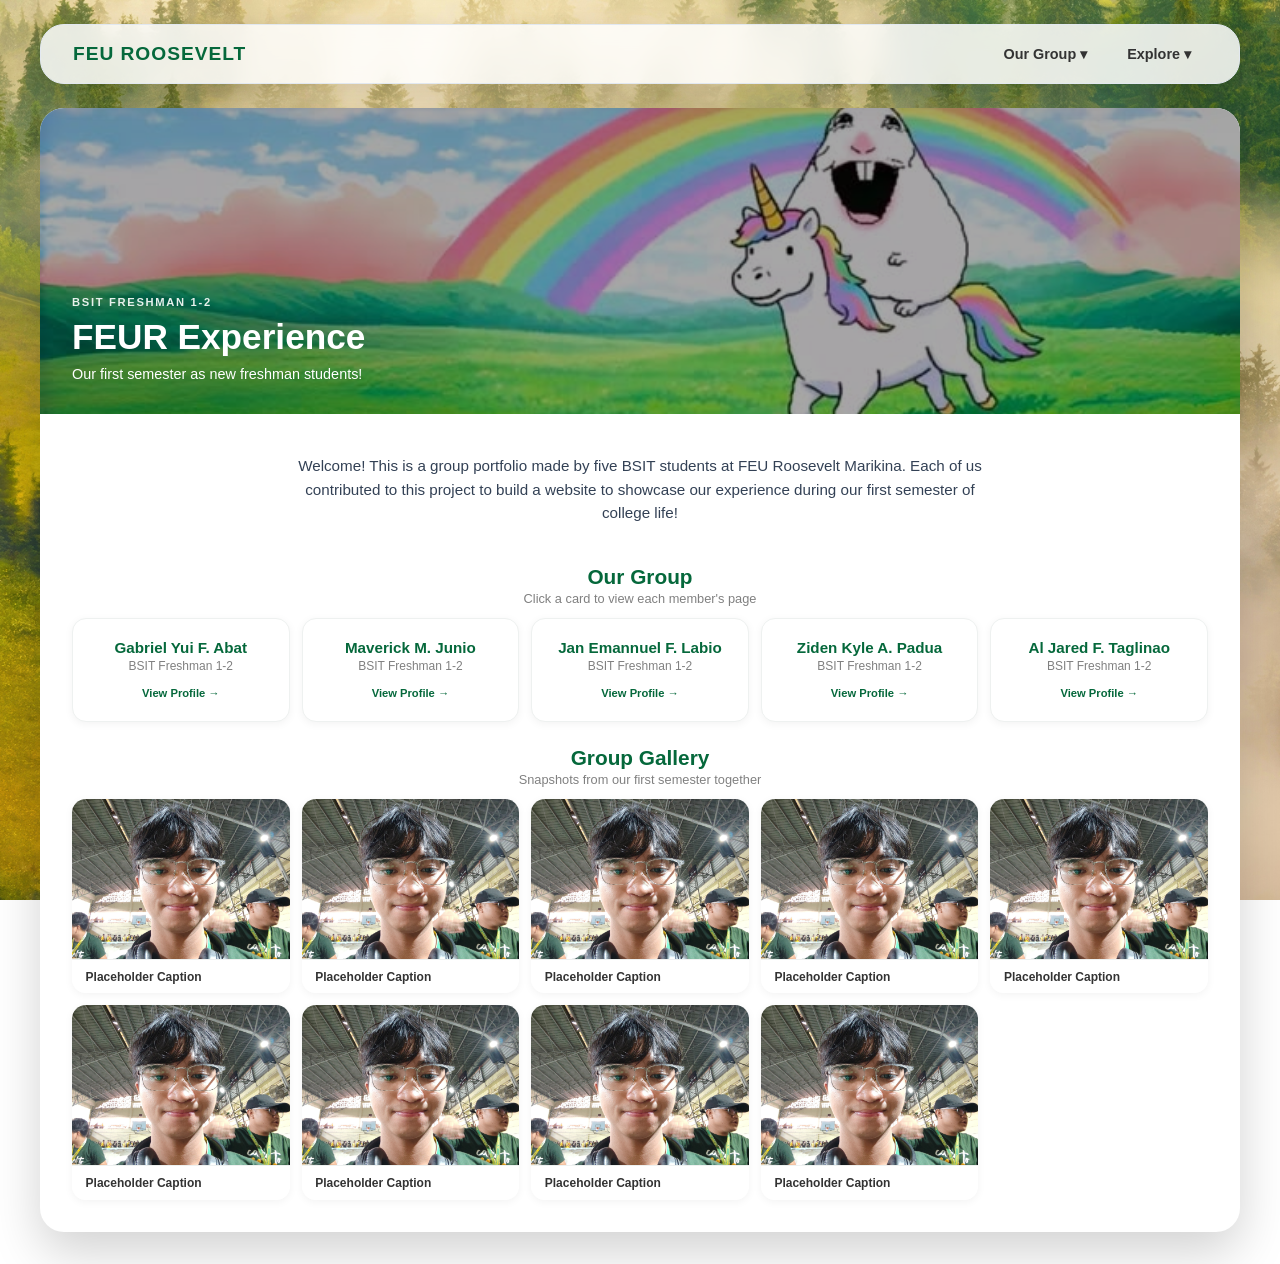
==== index.html @ af4bafd3 "Navbar, gallery section improvements" ====
<!DOCTYPE html>
<html>
<!-- Main HTML -->
<head>
	<meta charset="UTF-8">
	<title>FEUR Experience</title>
	<link rel="stylesheet" href="style.css">
	<link rel="stylesheet" href="nav/css/nav.css">
</head>
<body>
	<div id="site-header"></div>

	<div class="page-wrapper">
		<div class="page-card">

			<!-- Landing header -->
			<div class="landing-header">
				<div class="landing-header-bg"></div>
				<div class="landing-header-overlay"></div>
				<div class="landing-header-content">
					<span>BSIT Freshman 1-2</span>
					<h1>FEUR Experience</h1>
					<p>Our first semester as new freshman students!</p>
				</div>
			</div>

			<div class="page-body">

				<!-- Description -->
				<div class="description">
					<p>Welcome! This is a group portfolio made by five BSIT students at FEU Roosevelt Marikina. Each of us contributed to this project to build a website to showcase our experience during our first semester of college life!</p>
				</div>

				<!-- Our Group -->
				<div class="section-header">
					<h2 class="section-title">Our Group</h2>
					<p class="section-subtitle">Click a card to view each member's page</p>
				</div>

				<div class="member-grid">
					<a href="members/Abat/page.html" class="member-card">
						<h2>Gabriel Yui F. Abat</h2>
						<p>BSIT Freshman 1-2</p>
						<span class="member-hint">View Profile →</span>
					</a>
					<a href="members/Junio/page.html" class="member-card">
						<h2>Maverick M. Junio</h2>
						<p>BSIT Freshman 1-2</p>
						<span class="member-hint">View Profile →</span>
					</a>
					<a href="members/Labio/page.html" class="member-card">
						<h2>Jan Emannuel F. Labio</h2>
						<p>BSIT Freshman 1-2</p>
						<span class="member-hint">View Profile →</span>
					</a>
					<a href="members/Padua/page.html" class="member-card">
						<h2>Ziden Kyle A. Padua</h2>
						<p>BSIT Freshman 1-2</p>
						<span class="member-hint">View Profile →</span>
					</a>
					<a href="members/Taglinao/page.html" class="member-card">
						<h2>Al Jared F. Taglinao</h2>
						<p>BSIT Freshman 1-2</p>
						<span class="member-hint">View Profile →</span>
					</a>
				</div>

				<!-- Gallery -->
				<div class="section-header" id="gallery">
					<h2 class="section-title">Group Gallery</h2>
					<p class="section-subtitle">Snapshots from our first semester together</p>
				</div>

				<div class="gallery">
					<div class="gallery-item">
						<img src="gallery/IMG_20260923_085401.jpg">
						<div class="gallery-caption">Placeholder Caption</div>
					</div>
					<div class="gallery-item">
						<img src="gallery/IMG_20260923_085401.jpg">
						<div class="gallery-caption">Placeholder Caption</div>
					</div>
					<div class="gallery-item">
						<img src="gallery/IMG_20260923_085401.jpg">
						<div class="gallery-caption">Placeholder Caption</div>
					</div>
					<div class="gallery-item">
						<img src="gallery/IMG_20260923_085401.jpg">
						<div class="gallery-caption">Placeholder Caption</div>
					</div>
					<div class="gallery-item">
						<img src="gallery/IMG_20260923_085401.jpg">
						<div class="gallery-caption">Placeholder Caption</div>
					</div>
					<div class="gallery-item">
						<img src="gallery/IMG_20260923_085401.jpg">
						<div class="gallery-caption">Placeholder Caption</div>
					</div>
					<div class="gallery-item">
						<img src="gallery/IMG_20260923_085401.jpg">
						<div class="gallery-caption">Placeholder Caption</div>
					</div>
					<div class="gallery-item">
						<img src="gallery/IMG_20260923_085401.jpg">
						<div class="gallery-caption">Placeholder Caption</div>
					</div>
					<div class="gallery-item">
						<img src="gallery/IMG_20260923_085401.jpg">
						<div class="gallery-caption">Placeholder Caption</div>
					</div>
				</div>

			</div>
		</div>
	</div>

	<div id="site-footer"></div>
	<script src="nav/js/inject.js"></script>
</body>
</html>
---- style.css ----
/* Index CSS */
body {
	background-image: url('assets/backgrounds/background.jpg');
	background-size: cover;
	background-position: center;
	background-repeat: no-repeat;
	background-attachment: fixed;
	color: #333;
	font-family: sans-serif;
	min-height: 100vh;
	padding: 0 1rem 2rem;
}

/* Master card wrapper */
.page-wrapper {
	max-width: 1200px;
	margin: 3rem auto 0;
}
.page-card {
	background: white;
	border-radius: 24px;
	box-shadow: 0 20px 50px rgba(0, 0, 0, 0.18);
	overflow: hidden;
	position: relative;
}
.page-body {
	padding: 1.5rem 2rem 2rem;
}

/* Landing header */
.landing-header {
	position: relative;
	overflow: hidden;
	display: flex;
	align-items: flex-end;
	justify-content: flex-start;
	padding: 2rem;
	min-height: 34vh;
}
.landing-header-bg {
	position: absolute;
	inset: 0;
	background-image: url('assets/backgrounds/landing-page.jpg');
	background-size: cover;
	background-position: center;
	background-repeat: no-repeat;
	z-index: 0;
}
.landing-header-overlay {
	position: absolute;
	inset: 0;
	background: rgba(0, 0, 0, 0.35);
	z-index: 1;
}
.landing-header-content {
	position: relative;
	z-index: 2;
	text-align: left;
	max-width: 600px;
	display: flex;
	flex-direction: column;
	gap: 0.6rem;
}
.landing-header-content span {
	font-size: 0.7rem;
	font-weight: 600;
	letter-spacing: 0.15em;
	text-transform: uppercase;
	color: #e7f1ec;
}
.landing-header-content h1 {
	font-size: 2.2rem;
	font-weight: 800;
	color: #FFFFFF;
	line-height: 1.1;
}
.landing-header-content p {
	font-size: 0.9rem;
	font-weight: 400;
	color: #FFFFFF;
	max-width: 500px;
}

/* Description */
.description {
	text-align: center;
	padding: 1rem 0;
	color: #334155;
}
.description p {
	font-size: 0.95rem;
	line-height: 1.55;
	max-width: 700px;
	margin: 0 auto;
}

/* Section headers */
.section-header {
	margin: 1.5rem 0 0.75rem;
	text-align: center;
}
.section-title {
	font-size: 1.3rem;
	font-weight: 700;
	color: #05683b;
	margin-bottom: 0.15rem;
}
.section-subtitle {
	font-size: 0.8rem;
	color: #808080;
}

/* Member grid */
.member-grid {
	display: grid;
	grid-template-columns: repeat(auto-fit, minmax(180px, 1fr));
	gap: 0.75rem;
	margin-top: 0.75rem;
}
.member-card {
	background: white;
	border-radius: 14px;
	padding: 1.25rem 1rem;
	box-shadow: 0 2px 8px rgba(0, 0, 0, 0.05);
	border: 1px solid #eef1f0;
	text-align: center;
	text-decoration: none;
	color: inherit;
	transition: background-color 0.2s ease, transform 0.2s ease, border 0.2s ease, box-shadow 0.2s ease;
}
.member-card h2 {
	font-size: 0.95rem;
	font-weight: 700;
	color: #05683b;
	margin-bottom: 0.2rem;
}
.member-card p {
	font-size: 0.75rem;
	color: #808080;
	margin-bottom: 0.6rem;
}
.member-hint {
	font-size: 0.7rem;
	font-weight: 600;
	color: #05683b;
}
.member-card:hover {
	background-color: #e7f1ec;
	transform: translateY(-3px);
	border-color: #05683b;
	box-shadow: 0 8px 18px rgba(0, 0, 0, 0.08);
}

/* Gallery */
.gallery {
	display: grid;
	grid-template-columns: repeat(auto-fit, minmax(200px, 1fr));
	gap: 0.75rem;
	margin-top: 0.75rem;
}
.gallery-item {
	background: white;
	overflow: hidden;
	border-radius: 14px;
	box-shadow: 0 2px 8px rgba(0, 0, 0, 0.05);
	transition: transform 0.2s ease, box-shadow 0.2s ease;
}
.gallery-item img {
	width: 100%;
	height: 160px;
	object-fit: cover;
	display: block;
	transition: transform 0.2s ease;
}
.gallery-caption {
	padding: 0.6rem 0.85rem;
	font-size: 0.75rem;
	font-weight: bold;
	color: #333;
	background: white;
	border-top: 1px solid #eef1f0;
}
.gallery-item:hover {
	transform: translateY(-2px);
	box-shadow: 0 4px 10px rgba(0, 0, 0, 0.15);
}
.gallery-item:hover img {
	transform: scale(1.05);
}
---- nav/css/nav.css ----
* {
	margin: 0;
	padding: 0;
	box-sizing: border-box;
}

/* Sticky wrapper */
#site-header {
	position: sticky;
	top: 1.5rem;
	z-index: 100;
	padding: 0 1rem;
}

/* Rounded navbar */
.nav-bar {
	background: rgba(255, 255, 255, 0.85);
	backdrop-filter: blur(12px);
	max-width: 1200px;
	margin: 0 auto;
	height: 60px;
	display: flex;
	align-items: center;
	justify-content: space-between;
	padding: 0 32px;
	border-radius: 24px;
	border: 1px solid #e2e8f0;
	box-shadow: 0 10px 30px rgba(0, 0, 0, 0.12);
}

/* Brand */
.nav-brand {
	color: #05683b;
	text-decoration: none;
	font-weight: 800;
	font-size: 1.2rem;
	letter-spacing: 0.05em;
}

/* Dropdown bar */
.dropdown-bar {
	display: flex;
	align-items: center;
	gap: 8px;
}
.dropdown {
	position: relative;
	font-family: sans-serif;
}

/* Dropdown trigger*/
.dropdown-link {
	display: block;
	color: #333333;
	text-decoration: none;
	font-weight: 600;
	font-size: 0.9rem;
	padding: 8px 16px;
	border-radius: 12px;
	transition: background-color 0.2s ease, color 0.2s ease, transform 0.2s ease;
}
.dropdown-link:hover {
	background-color: #e7f1ec;
	color: #05683b;
	transform: translateY(-2px);
}

/* Menu positioning */
.dropdown-menu {
	visibility: hidden;
	opacity: 0;
	transform: translateY(-6px);
	position: absolute;
	top: 100%;
	right: 0;
	padding-top: 12px;
	min-width: 200px;
	z-index: 100;
	transition: opacity 0.18s ease, transform 0.18s ease, visibility 0.18s;
}
.dropdown:hover .dropdown-menu {
	visibility: visible;
	opacity: 1;
	transform: translateY(0);
}

/* Menu card*/
.dropdown-card {
	background: #FFFFFF;
	padding: 8px 0;
	border-radius: 16px;
	border: 1px solid #eef1f0;
	box-shadow: 0 12px 30px rgba(0, 0, 0, 0.1);
}

/* Menu items */
.dropdown-card a {
	display: block;
	padding: 10px 20px;
	color: #333333;
	text-decoration: none;
	font-size: 0.9rem;
	font-weight: 500;
	white-space: nowrap;
	transition: background-color 0.15s ease, color 0.15s ease, padding-left 0.15s ease;
}
.dropdown-card a:hover {
	background-color: #f4f6f8;
	color: #05683b;
	padding-left: 24px;
}
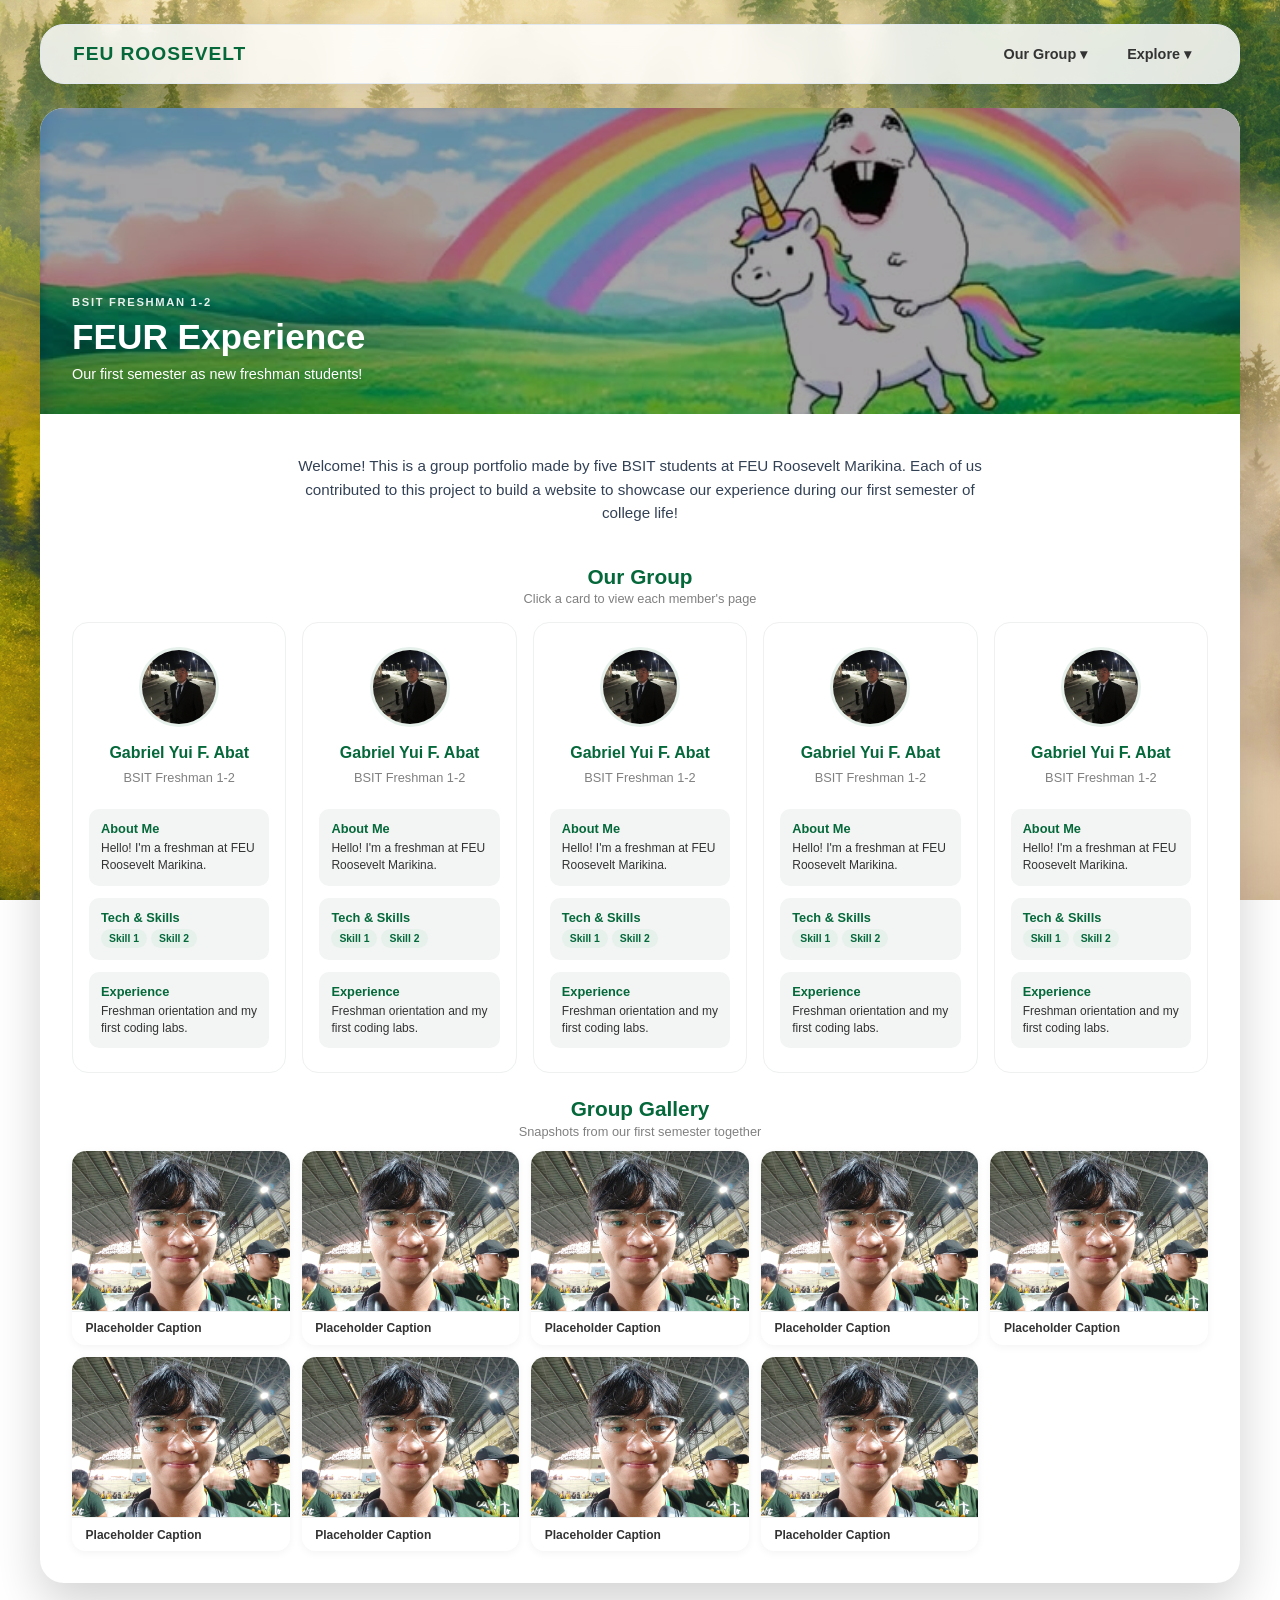
==== commit 4a8daf20: "Main landing page, overhauling member into main" ====
--- a/index.html
+++ b/index.html
@@ -37,32 +37,123 @@
 					<p class="section-subtitle">Click a card to view each member's page</p>
 				</div>
 
-				<div class="member-grid">
-					<a href="members/Abat/page.html" class="member-card">
-						<h2>Gabriel Yui F. Abat</h2>
-						<p>BSIT Freshman 1-2</p>
-						<span class="member-hint">View Profile →</span>
-					</a>
-					<a href="members/Junio/page.html" class="member-card">
-						<h2>Maverick M. Junio</h2>
-						<p>BSIT Freshman 1-2</p>
-						<span class="member-hint">View Profile →</span>
-					</a>
-					<a href="members/Labio/page.html" class="member-card">
-						<h2>Jan Emannuel F. Labio</h2>
-						<p>BSIT Freshman 1-2</p>
-						<span class="member-hint">View Profile →</span>
-					</a>
-					<a href="members/Padua/page.html" class="member-card">
-						<h2>Ziden Kyle A. Padua</h2>
-						<p>BSIT Freshman 1-2</p>
-						<span class="member-hint">View Profile →</span>
-					</a>
-					<a href="members/Taglinao/page.html" class="member-card">
-						<h2>Al Jared F. Taglinao</h2>
-						<p>BSIT Freshman 1-2</p>
-						<span class="member-hint">View Profile →</span>
-					</a>
+				<div class="member-strip">
+					<div class="member-card">
+						<img src="members/Abat/pfp.png" alt="Gabriel Yui F. Abat">
+						<h2>Gabriel Yui F. Abat</h2>
+						<p>BSIT Freshman 1-2</p>
+
+						<div class="member-details">
+							<div class="member-block">
+								<h3>About Me</h3>
+								<p>Hello! I'm a freshman at FEU Roosevelt Marikina.</p>
+							</div>
+							<div class="member-block">
+								<h3>Tech & Skills</h3>
+								<div class="tag-list">
+									<span class="tag">Skill 1</span>
+									<span class="tag">Skill 2</span>
+								</div>
+							</div>
+							<div class="member-block">
+								<h3>Experience</h3>
+								<p>Freshman orientation and my first coding labs.</p>
+							</div>
+						</div>
+					</div>
+					<div class="member-card">
+						<img src="members/Abat/pfp.png" alt="Gabriel Yui F. Abat">
+						<h2>Gabriel Yui F. Abat</h2>
+						<p>BSIT Freshman 1-2</p>
+
+						<div class="member-details">
+							<div class="member-block">
+								<h3>About Me</h3>
+								<p>Hello! I'm a freshman at FEU Roosevelt Marikina.</p>
+							</div>
+							<div class="member-block">
+								<h3>Tech & Skills</h3>
+								<div class="tag-list">
+									<span class="tag">Skill 1</span>
+									<span class="tag">Skill 2</span>
+								</div>
+							</div>
+							<div class="member-block">
+								<h3>Experience</h3>
+								<p>Freshman orientation and my first coding labs.</p>
+							</div>
+						</div>
+					</div>
+					<div class="member-card">
+						<img src="members/Abat/pfp.png" alt="Gabriel Yui F. Abat">
+						<h2>Gabriel Yui F. Abat</h2>
+						<p>BSIT Freshman 1-2</p>
+
+						<div class="member-details">
+							<div class="member-block">
+								<h3>About Me</h3>
+								<p>Hello! I'm a freshman at FEU Roosevelt Marikina.</p>
+							</div>
+							<div class="member-block">
+								<h3>Tech & Skills</h3>
+								<div class="tag-list">
+									<span class="tag">Skill 1</span>
+									<span class="tag">Skill 2</span>
+								</div>
+							</div>
+							<div class="member-block">
+								<h3>Experience</h3>
+								<p>Freshman orientation and my first coding labs.</p>
+							</div>
+						</div>
+					</div>
+					<div class="member-card">
+						<img src="members/Abat/pfp.png" alt="Gabriel Yui F. Abat">
+						<h2>Gabriel Yui F. Abat</h2>
+						<p>BSIT Freshman 1-2</p>
+
+						<div class="member-details">
+							<div class="member-block">
+								<h3>About Me</h3>
+								<p>Hello! I'm a freshman at FEU Roosevelt Marikina.</p>
+							</div>
+							<div class="member-block">
+								<h3>Tech & Skills</h3>
+								<div class="tag-list">
+									<span class="tag">Skill 1</span>
+									<span class="tag">Skill 2</span>
+								</div>
+							</div>
+							<div class="member-block">
+								<h3>Experience</h3>
+								<p>Freshman orientation and my first coding labs.</p>
+							</div>
+						</div>
+					</div>
+					<div class="member-card">
+						<img src="members/Abat/pfp.png" alt="Gabriel Yui F. Abat">
+						<h2>Gabriel Yui F. Abat</h2>
+						<p>BSIT Freshman 1-2</p>
+
+						<div class="member-details">
+							<div class="member-block">
+								<h3>About Me</h3>
+								<p>Hello! I'm a freshman at FEU Roosevelt Marikina.</p>
+							</div>
+							<div class="member-block">
+								<h3>Tech & Skills</h3>
+								<div class="tag-list">
+									<span class="tag">Skill 1</span>
+									<span class="tag">Skill 2</span>
+								</div>
+							</div>
+							<div class="member-block">
+								<h3>Experience</h3>
+								<p>Freshman orientation and my first coding labs.</p>
+							</div>
+						</div>
+					</div>
+
 				</div>
 
 				<!-- Gallery -->
--- a/style.css
+++ b/style.css
@@ -10,6 +10,9 @@
 	min-height: 100vh;
 	padding: 0 1rem 2rem;
 }
+html {
+	scroll-behavior: smooth;
+}
 
 /* Master card wrapper */
 .page-wrapper {
@@ -110,45 +113,101 @@
 	color: #808080;
 }
 
-/* Member grid */
-.member-grid {
-	display: grid;
-	grid-template-columns: repeat(auto-fit, minmax(180px, 1fr));
+.member-strip {
+	display: flex;
+	flex-wrap: wrap;
+	gap: 1rem;
+	margin-top: 1rem;
+	align-items: stretch; /* Ensures all cards in a row are the same height */
+}
+
+.member-card {
+	flex: 1 1 200px;
+	display: flex;
+	flex-direction: column;
+	align-items: center;
+	text-align: center;
+	gap: 0.5rem;
+	padding: 1.5rem 1rem;
+	background: white;
+	border: 1px solid #eef1f0;
+	border-radius: 16px;
+	/* removed text-decoration and color: inherit since it's a div now */
+	transition: transform 0.2s ease, border-color 0.2s ease, box-shadow 0.2s ease;
+}
+
+/* Hover effect */
+.member-card:hover {
+	transform: translateY(-4px);
+	border-color: #05683b;
+	box-shadow: 0 10px 24px rgba(0, 0, 0, 0.1);
+}
+
+.member-card img {
+	width: 5rem;
+	height: 5rem;
+	border-radius: 50%;
+	object-fit: cover;
+	border: 3px solid #e7f1ec;
+	margin-bottom: 0.5rem;
+}
+
+.member-card h2 {
+	font-size: 1rem;
+	font-weight: 700;
+	color: #05683b;
+	line-height: 1.2;
+}
+
+.member-card p {
+	font-size: 0.8rem;
+	color: #808080;
+	margin-bottom: 0.5rem;
+}
+
+/* New styles for the expanded content */
+.member-details {
+	width: 100%;
+	text-align: left;
+	margin-top: 0.5rem;
+	display: flex;
+	flex-direction: column;
 	gap: 0.75rem;
-	margin-top: 0.75rem;
-}
-.member-card {
-	background: white;
-	border-radius: 14px;
-	padding: 1.25rem 1rem;
-	box-shadow: 0 2px 8px rgba(0, 0, 0, 0.05);
-	border: 1px solid #eef1f0;
-	text-align: center;
-	text-decoration: none;
-	color: inherit;
-	transition: background-color 0.2s ease, transform 0.2s ease, border 0.2s ease, box-shadow 0.2s ease;
-}
-.member-card h2 {
-	font-size: 0.95rem;
+}
+
+.member-block {
+	background: #f2f5f3;
+	padding: 0.75rem;
+	border-radius: 10px;
+}
+
+.member-block h3 {
+	font-size: 0.8rem;
 	font-weight: 700;
 	color: #05683b;
-	margin-bottom: 0.2rem;
-}
-.member-card p {
+	margin-bottom: 0.25rem;
+}
+
+.member-block p {
 	font-size: 0.75rem;
-	color: #808080;
-	margin-bottom: 0.6rem;
-}
-.member-hint {
-	font-size: 0.7rem;
+	color: #333;
+	margin: 0;
+	line-height: 1.4;
+}
+
+.member-block .tag-list {
+	display: flex;
+	flex-wrap: wrap;
+	gap: 0.25rem;
+}
+
+.member-block .tag {
+	padding: 4px 8px;
+	background: #e7f1ec;
+	color: #05683b;
+	border-radius: 12px;
+	font-size: 0.65rem;
 	font-weight: 600;
-	color: #05683b;
-}
-.member-card:hover {
-	background-color: #e7f1ec;
-	transform: translateY(-3px);
-	border-color: #05683b;
-	box-shadow: 0 8px 18px rgba(0, 0, 0, 0.08);
 }
 
 /* Gallery */
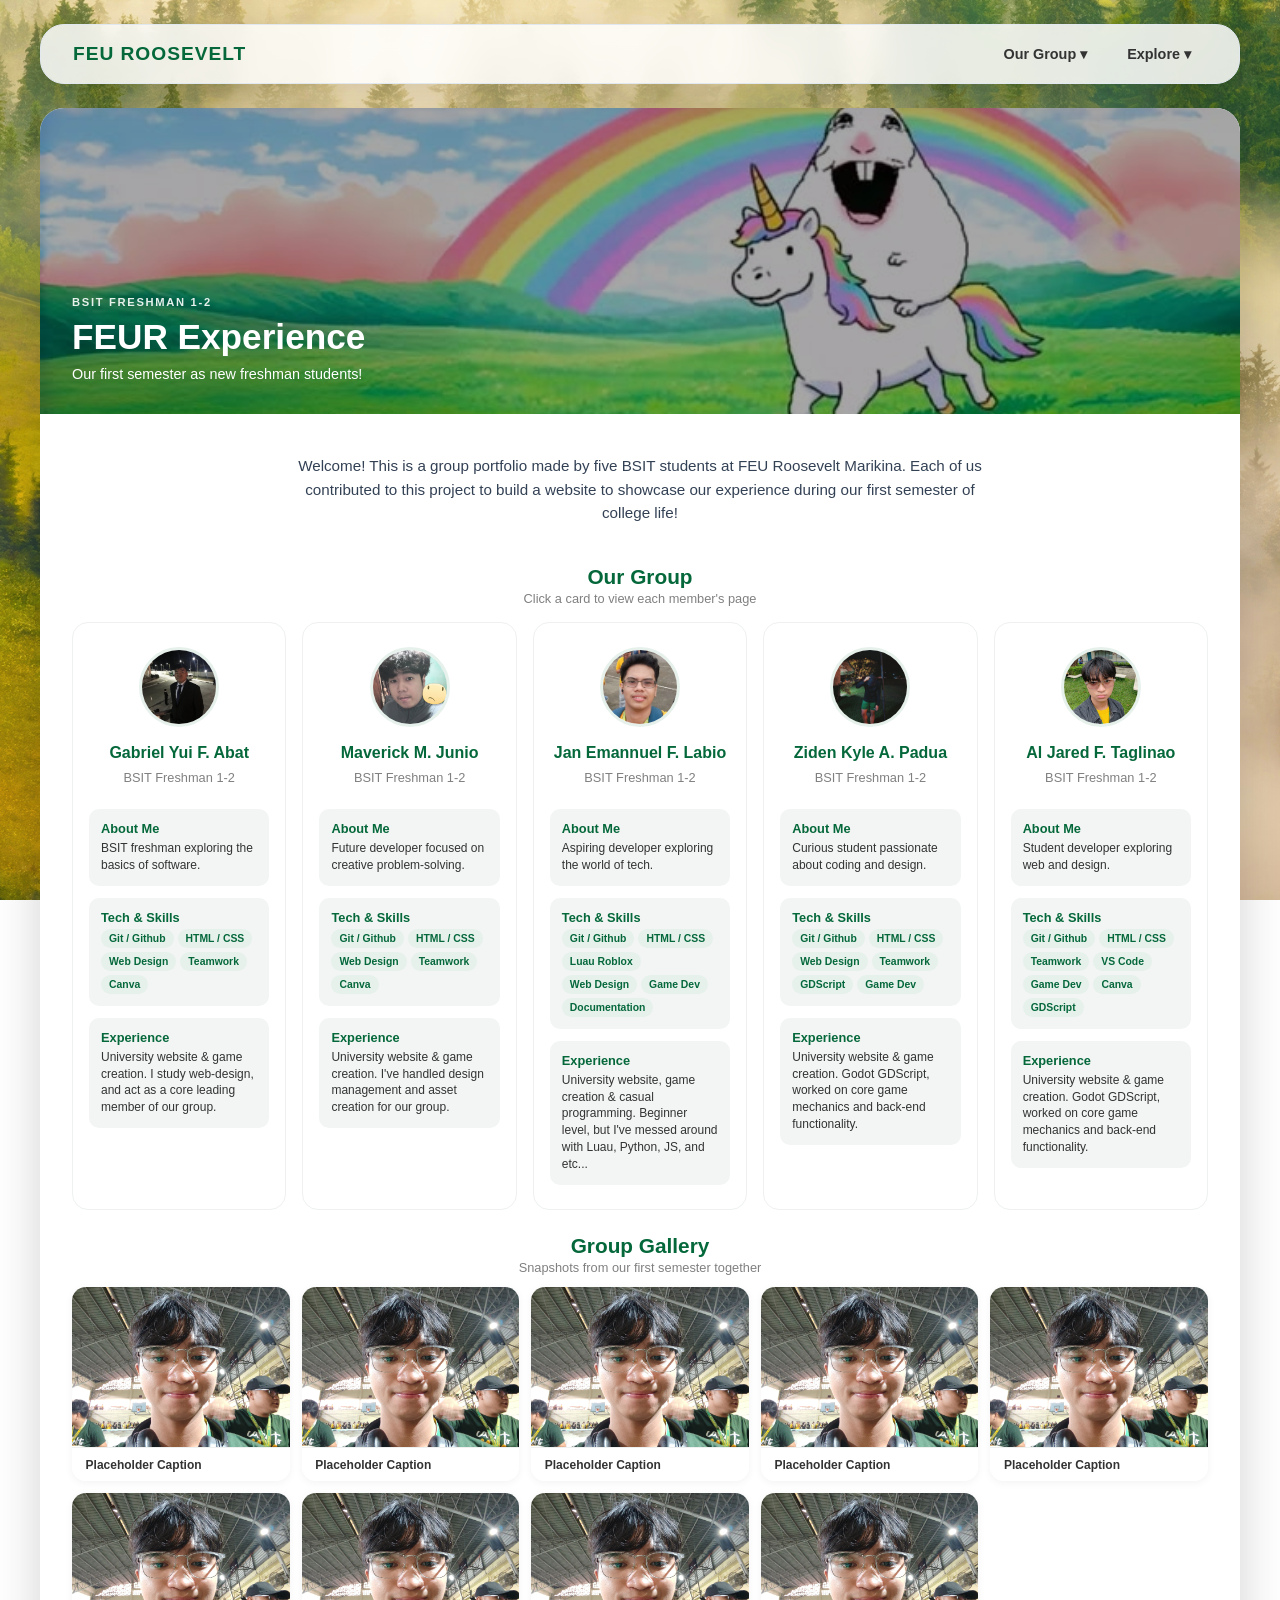
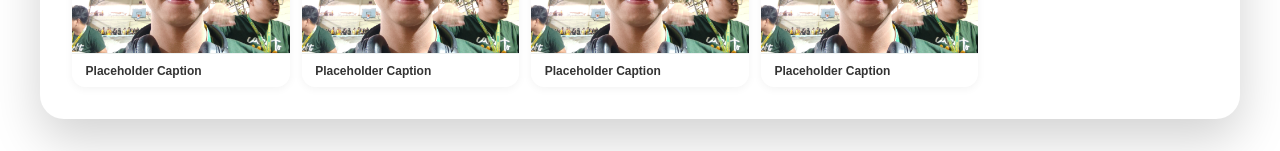
==== commit 8f5abaff: "Main landing page, finalized layout" ====
--- a/index.html
+++ b/index.html
@@ -46,110 +46,129 @@
 						<div class="member-details">
 							<div class="member-block">
 								<h3>About Me</h3>
-								<p>Hello! I'm a freshman at FEU Roosevelt Marikina.</p>
-							</div>
-							<div class="member-block">
-								<h3>Tech & Skills</h3>
-								<div class="tag-list">
-									<span class="tag">Skill 1</span>
-									<span class="tag">Skill 2</span>
-								</div>
-							</div>
-							<div class="member-block">
-								<h3>Experience</h3>
-								<p>Freshman orientation and my first coding labs.</p>
-							</div>
-						</div>
-					</div>
-					<div class="member-card">
-						<img src="members/Abat/pfp.png" alt="Gabriel Yui F. Abat">
-						<h2>Gabriel Yui F. Abat</h2>
-						<p>BSIT Freshman 1-2</p>
-
-						<div class="member-details">
-							<div class="member-block">
-								<h3>About Me</h3>
-								<p>Hello! I'm a freshman at FEU Roosevelt Marikina.</p>
-							</div>
-							<div class="member-block">
-								<h3>Tech & Skills</h3>
-								<div class="tag-list">
-									<span class="tag">Skill 1</span>
-									<span class="tag">Skill 2</span>
-								</div>
-							</div>
-							<div class="member-block">
-								<h3>Experience</h3>
-								<p>Freshman orientation and my first coding labs.</p>
-							</div>
-						</div>
-					</div>
-					<div class="member-card">
-						<img src="members/Abat/pfp.png" alt="Gabriel Yui F. Abat">
-						<h2>Gabriel Yui F. Abat</h2>
-						<p>BSIT Freshman 1-2</p>
-
-						<div class="member-details">
-							<div class="member-block">
-								<h3>About Me</h3>
-								<p>Hello! I'm a freshman at FEU Roosevelt Marikina.</p>
-							</div>
-							<div class="member-block">
-								<h3>Tech & Skills</h3>
-								<div class="tag-list">
-									<span class="tag">Skill 1</span>
-									<span class="tag">Skill 2</span>
-								</div>
-							</div>
-							<div class="member-block">
-								<h3>Experience</h3>
-								<p>Freshman orientation and my first coding labs.</p>
-							</div>
-						</div>
-					</div>
-					<div class="member-card">
-						<img src="members/Abat/pfp.png" alt="Gabriel Yui F. Abat">
-						<h2>Gabriel Yui F. Abat</h2>
-						<p>BSIT Freshman 1-2</p>
-
-						<div class="member-details">
-							<div class="member-block">
-								<h3>About Me</h3>
-								<p>Hello! I'm a freshman at FEU Roosevelt Marikina.</p>
-							</div>
-							<div class="member-block">
-								<h3>Tech & Skills</h3>
-								<div class="tag-list">
-									<span class="tag">Skill 1</span>
-									<span class="tag">Skill 2</span>
-								</div>
-							</div>
-							<div class="member-block">
-								<h3>Experience</h3>
-								<p>Freshman orientation and my first coding labs.</p>
-							</div>
-						</div>
-					</div>
-					<div class="member-card">
-						<img src="members/Abat/pfp.png" alt="Gabriel Yui F. Abat">
-						<h2>Gabriel Yui F. Abat</h2>
-						<p>BSIT Freshman 1-2</p>
-
-						<div class="member-details">
-							<div class="member-block">
-								<h3>About Me</h3>
-								<p>Hello! I'm a freshman at FEU Roosevelt Marikina.</p>
-							</div>
-							<div class="member-block">
-								<h3>Tech & Skills</h3>
-								<div class="tag-list">
-									<span class="tag">Skill 1</span>
-									<span class="tag">Skill 2</span>
-								</div>
-							</div>
-							<div class="member-block">
-								<h3>Experience</h3>
-								<p>Freshman orientation and my first coding labs.</p>
+								<p>BSIT freshman exploring the basics of software.</p>
+							</div>
+							<div class="member-block">
+								<h3>Tech & Skills</h3>
+								<div class="tag-list">
+									<span class="tag">Git / Github</span>
+									<span class="tag">HTML / CSS</span>
+									<span class="tag">Web Design</span>
+									<span class="tag">Teamwork</span>
+									<span class="tag">Canva</span>
+								</div>
+							</div>
+							<div class="member-block">
+								<h3>Experience</h3>
+								<p>University website & game creation. I study web-design, and act as a core leading member of our group.</p>
+							</div>
+						</div>
+					</div>
+					<div class="member-card">
+						<img src="members/Junio/pfp.png" alt="Maverick M. Junio">
+						<h2>Maverick M. Junio</h2>
+						<p>BSIT Freshman 1-2</p>
+
+						<div class="member-details">
+							<div class="member-block">
+								<h3>About Me</h3>
+								<p>Future developer focused on creative problem-solving.</p>
+							</div>
+							<div class="member-block">
+								<h3>Tech & Skills</h3>
+								<div class="tag-list">
+									<span class="tag">Git / Github</span>
+									<span class="tag">HTML / CSS</span>
+									<span class="tag">Web Design</span>
+									<span class="tag">Teamwork</span>
+									<span class="tag">Canva</span>
+								</div>
+							</div>
+							<div class="member-block">
+								<h3>Experience</h3>
+								<p>University website & game creation. I've handled design management and asset creation for our group.</p>
+							</div>
+						</div>
+					</div>
+					<div class="member-card">
+						<img src="members/Labio/pfp.png" alt="Jan Emannuel F. Labio">
+						<h2>Jan Emannuel F. Labio</h2>
+						<p>BSIT Freshman 1-2</p>
+
+						<div class="member-details">
+							<div class="member-block">
+								<h3>About Me</h3>
+								<p>Aspiring developer exploring the world of tech.</p>
+							</div>
+							<div class="member-block">
+								<h3>Tech & Skills</h3>
+								<div class="tag-list">
+									<span class="tag">Git / Github</span>
+									<span class="tag">HTML / CSS</span>
+									<span class="tag">Luau Roblox</span>
+									<span class="tag">Web Design</span>
+									<span class="tag">Game Dev</span>
+									<span class="tag">Documentation</span>
+								</div>
+							</div>
+							<div class="member-block">
+								<h3>Experience</h3>
+								<p>University website, game creation & casual programming. Beginner level, but I've messed around with Luau, Python, JS, and etc...</p>
+							</div>
+						</div>
+					</div>
+					<div class="member-card">
+						<img src="members/Padua/pfp.png" alt="Ziden Kyle A. Padua">
+						<h2>Ziden Kyle A. Padua</h2>
+						<p>BSIT Freshman 1-2</p>
+
+						<div class="member-details">
+							<div class="member-block">
+								<h3>About Me</h3>
+								<p>Curious student passionate about coding and design.</p>
+							</div>
+							<div class="member-block">
+								<h3>Tech & Skills</h3>
+								<div class="tag-list">
+									<span class="tag">Git / Github</span>
+									<span class="tag">HTML / CSS</span>
+									<span class="tag">Web Design</span>
+									<span class="tag">Teamwork</span>
+									<span class="tag">GDScript</span>
+									<span class="tag">Game Dev</span>
+								</div>
+							</div>
+							<div class="member-block">
+								<h3>Experience</h3>
+								<p>University website & game creation. Godot GDScript, worked on core game mechanics and back-end functionality.</p>
+							</div>
+						</div>
+					</div>
+					<div class="member-card">
+						<img src="members/Taglinao/pfp.png" alt="Al Jared F. Taglinao">
+						<h2>Al Jared F. Taglinao</h2>
+						<p>BSIT Freshman 1-2</p>
+
+						<div class="member-details">
+							<div class="member-block">
+								<h3>About Me</h3>
+								<p>Student developer exploring web and design.</p>
+							</div>
+							<div class="member-block">
+								<h3>Tech & Skills</h3>
+								<div class="tag-list">
+									<span class="tag">Git / Github</span>
+									<span class="tag">HTML / CSS</span>
+									<span class="tag">Teamwork</span>
+									<span class="tag">VS Code</span>
+									<span class="tag">Game Dev</span>
+									<span class="tag">Canva</span>
+									<span class="tag">GDScript</span>
+								</div>
+							</div>
+							<div class="member-block">
+								<h3>Experience</h3>
+								<p>University website & game creation. Godot GDScript, worked on core game mechanics and back-end functionality.</p>
 							</div>
 						</div>
 					</div>
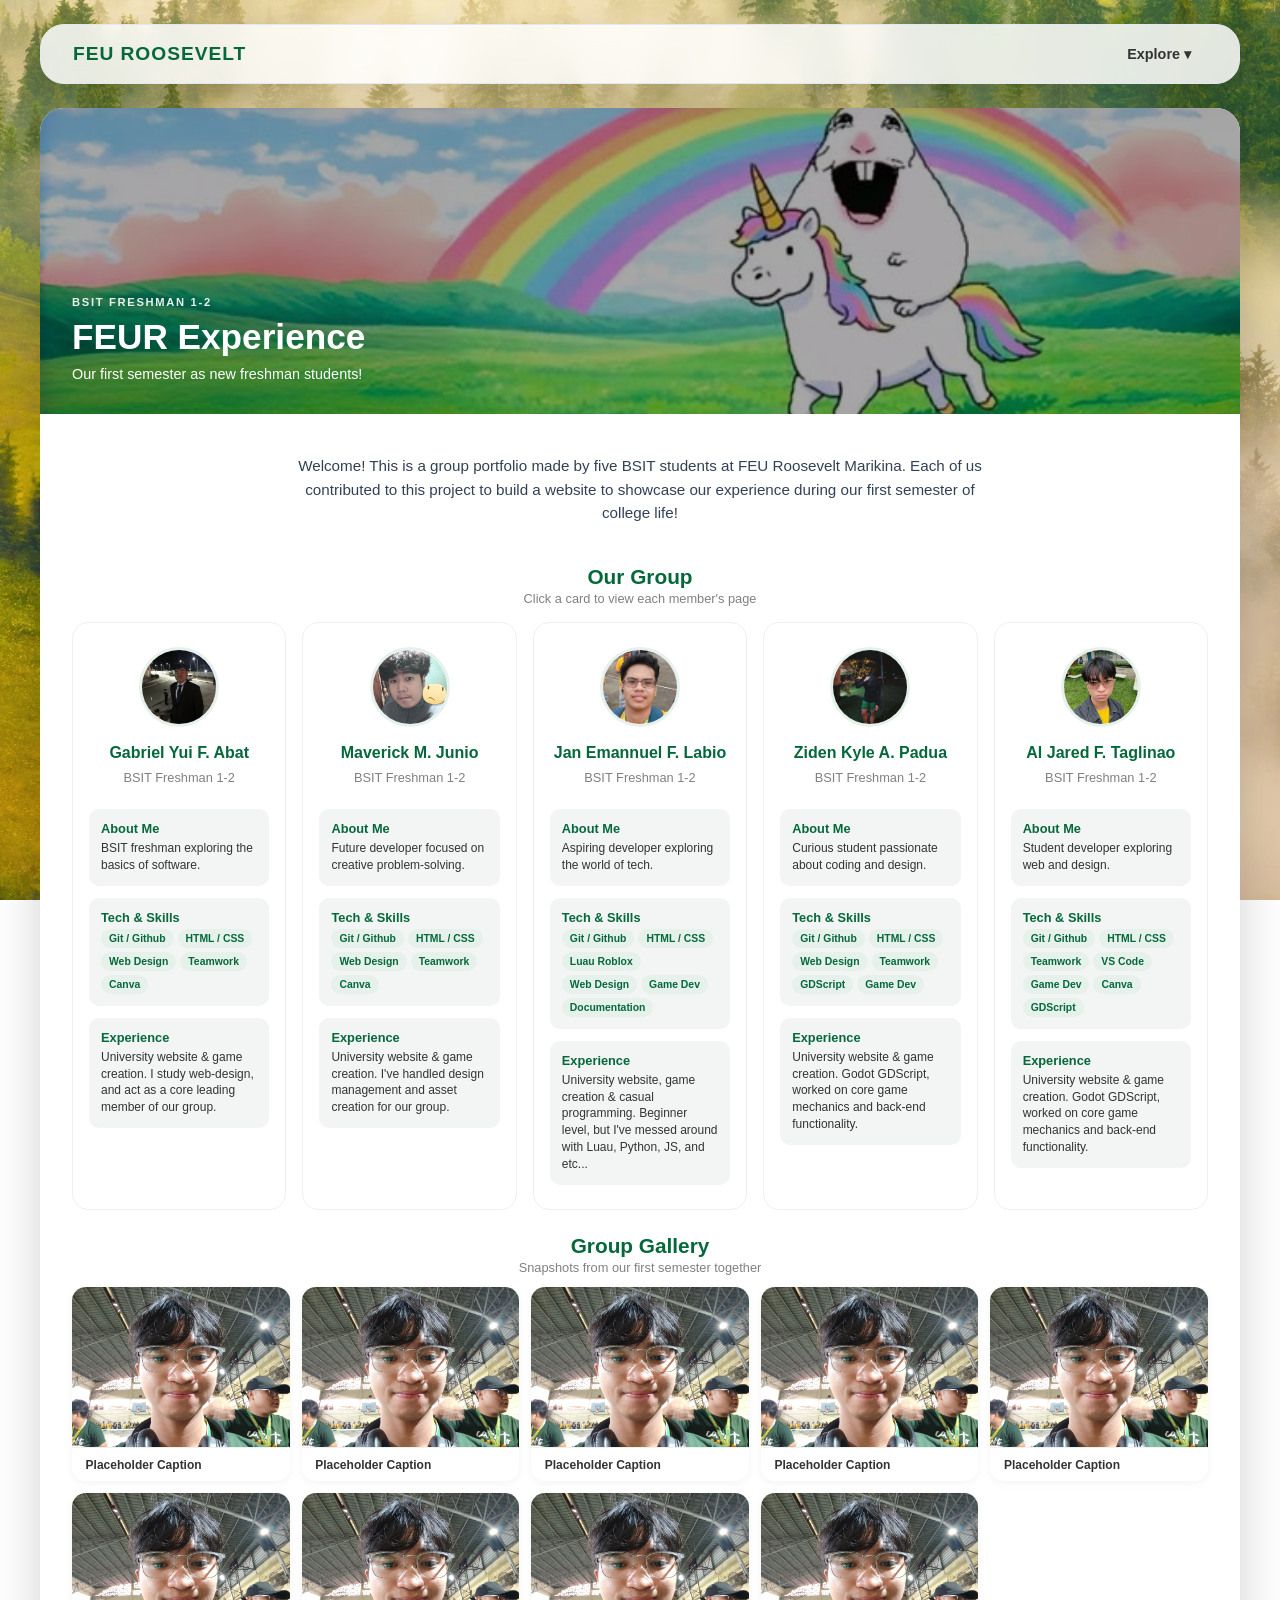
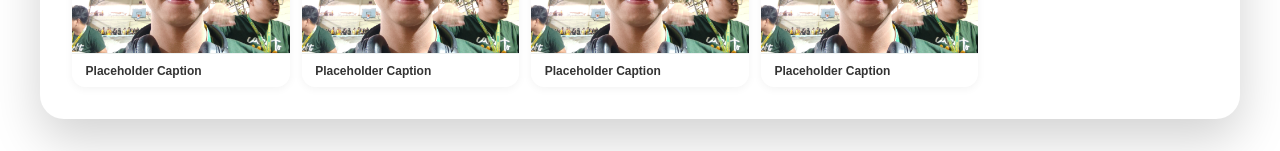
==== commit 7496c905: "Removed member file loc" ====
--- a/index.html
+++ b/index.html
@@ -32,14 +32,14 @@
 				</div>
 
 				<!-- Our Group -->
-				<div class="section-header">
+				<div class="section-header" id="members">
 					<h2 class="section-title">Our Group</h2>
 					<p class="section-subtitle">Click a card to view each member's page</p>
 				</div>
 
 				<div class="member-strip">
 					<div class="member-card">
-						<img src="members/Abat/pfp.png" alt="Gabriel Yui F. Abat">
+						<img src="assets/memberpfp/abatpfp.png" alt="Gabriel Yui F. Abat">
 						<h2>Gabriel Yui F. Abat</h2>
 						<p>BSIT Freshman 1-2</p>
 
@@ -65,7 +65,7 @@
 						</div>
 					</div>
 					<div class="member-card">
-						<img src="members/Junio/pfp.png" alt="Maverick M. Junio">
+						<img src="assets/memberpfp/juniopfp.png" alt="Maverick M. Junio">
 						<h2>Maverick M. Junio</h2>
 						<p>BSIT Freshman 1-2</p>
 
@@ -91,7 +91,7 @@
 						</div>
 					</div>
 					<div class="member-card">
-						<img src="members/Labio/pfp.png" alt="Jan Emannuel F. Labio">
+						<img src="assets/memberpfp/labiopfp.png" alt="Jan Emannuel F. Labio">
 						<h2>Jan Emannuel F. Labio</h2>
 						<p>BSIT Freshman 1-2</p>
 
@@ -118,7 +118,7 @@
 						</div>
 					</div>
 					<div class="member-card">
-						<img src="members/Padua/pfp.png" alt="Ziden Kyle A. Padua">
+						<img src="assets/memberpfp/paduapfp.png" alt="Ziden Kyle A. Padua">
 						<h2>Ziden Kyle A. Padua</h2>
 						<p>BSIT Freshman 1-2</p>
 
@@ -145,7 +145,7 @@
 						</div>
 					</div>
 					<div class="member-card">
-						<img src="members/Taglinao/pfp.png" alt="Al Jared F. Taglinao">
+						<img src="assets/memberpfp/taglinaopfp.png" alt="Al Jared F. Taglinao">
 						<h2>Al Jared F. Taglinao</h2>
 						<p>BSIT Freshman 1-2</p>
 
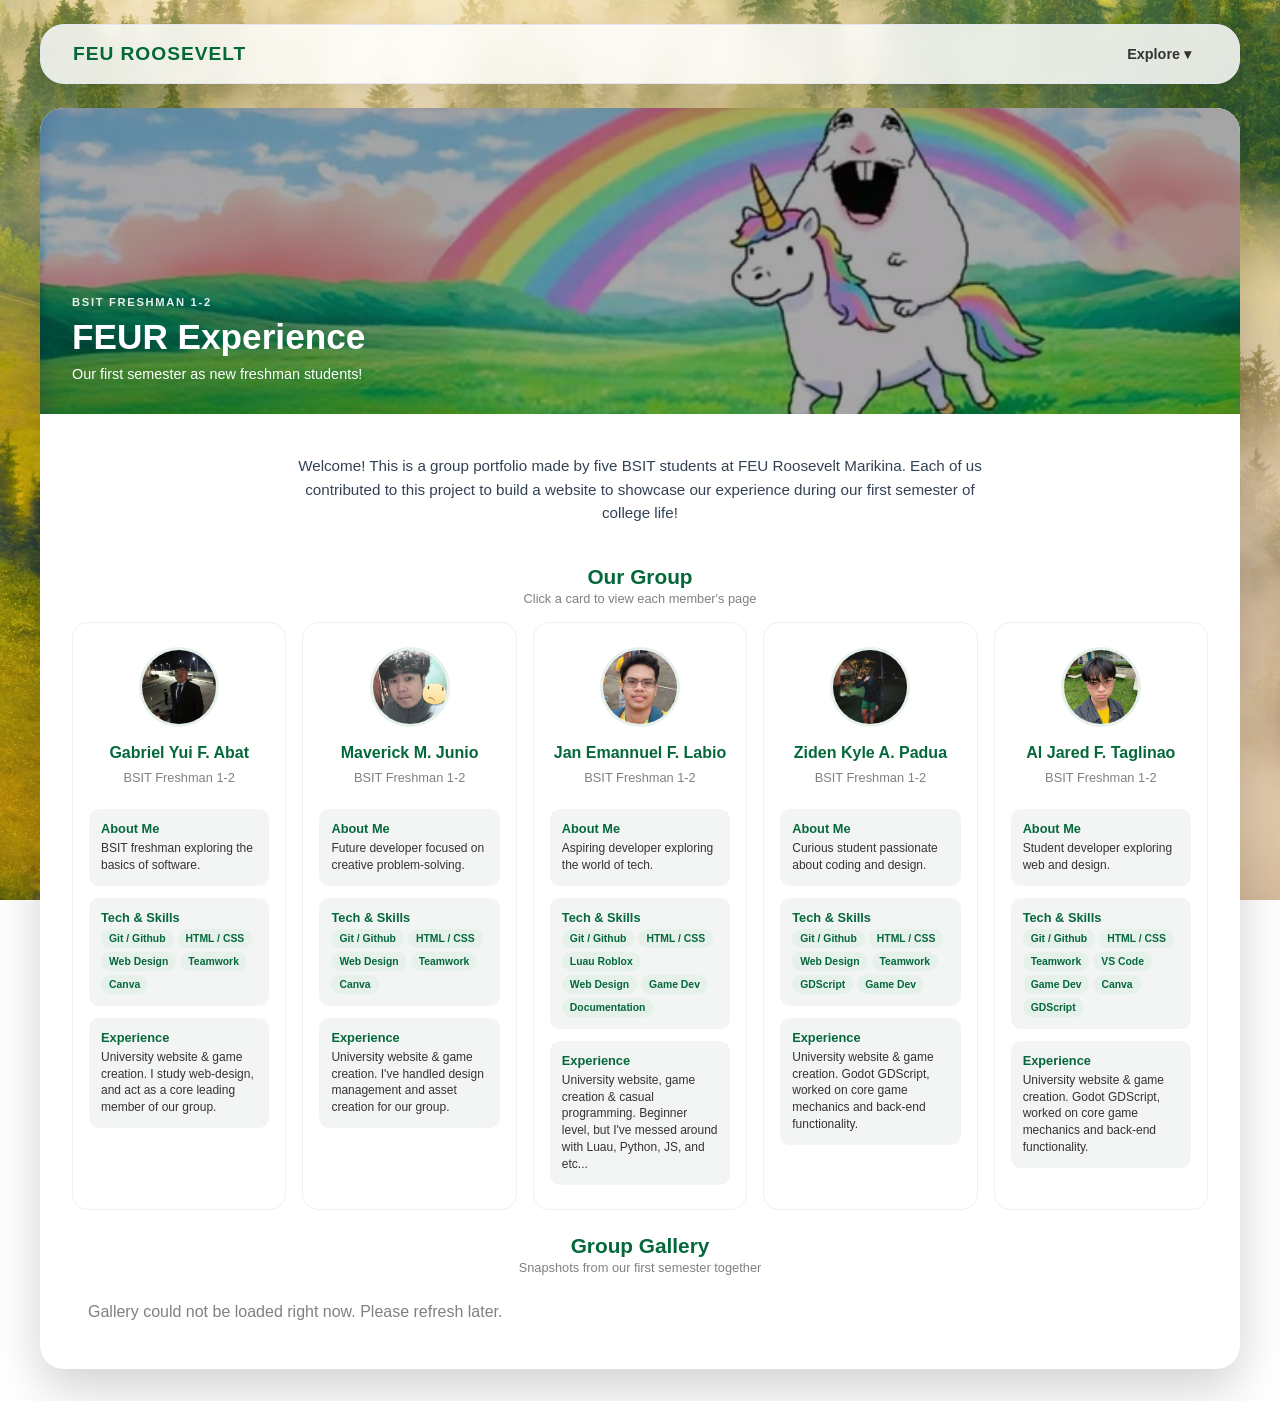
==== commit fe8006f6: "Gallery, dynamic image test" ====
--- a/index.html
+++ b/index.html
@@ -182,42 +182,7 @@
 				</div>
 
 				<div class="gallery">
-					<div class="gallery-item">
-						<img src="gallery/IMG_20260923_085401.jpg">
-						<div class="gallery-caption">Placeholder Caption</div>
-					</div>
-					<div class="gallery-item">
-						<img src="gallery/IMG_20260923_085401.jpg">
-						<div class="gallery-caption">Placeholder Caption</div>
-					</div>
-					<div class="gallery-item">
-						<img src="gallery/IMG_20260923_085401.jpg">
-						<div class="gallery-caption">Placeholder Caption</div>
-					</div>
-					<div class="gallery-item">
-						<img src="gallery/IMG_20260923_085401.jpg">
-						<div class="gallery-caption">Placeholder Caption</div>
-					</div>
-					<div class="gallery-item">
-						<img src="gallery/IMG_20260923_085401.jpg">
-						<div class="gallery-caption">Placeholder Caption</div>
-					</div>
-					<div class="gallery-item">
-						<img src="gallery/IMG_20260923_085401.jpg">
-						<div class="gallery-caption">Placeholder Caption</div>
-					</div>
-					<div class="gallery-item">
-						<img src="gallery/IMG_20260923_085401.jpg">
-						<div class="gallery-caption">Placeholder Caption</div>
-					</div>
-					<div class="gallery-item">
-						<img src="gallery/IMG_20260923_085401.jpg">
-						<div class="gallery-caption">Placeholder Caption</div>
-					</div>
-					<div class="gallery-item">
-						<img src="gallery/IMG_20260923_085401.jpg">
-						<div class="gallery-caption">Placeholder Caption</div>
-					</div>
+					<!-- Empty container - images will be loaded here by fetch-gallery.js -->
 				</div>
 
 			</div>
@@ -226,5 +191,6 @@
 
 	<div id="site-footer"></div>
 	<script src="nav/js/inject.js"></script>
+	<script src="gallery/fetch-gallery.js"></script>
 </body>
 </html>
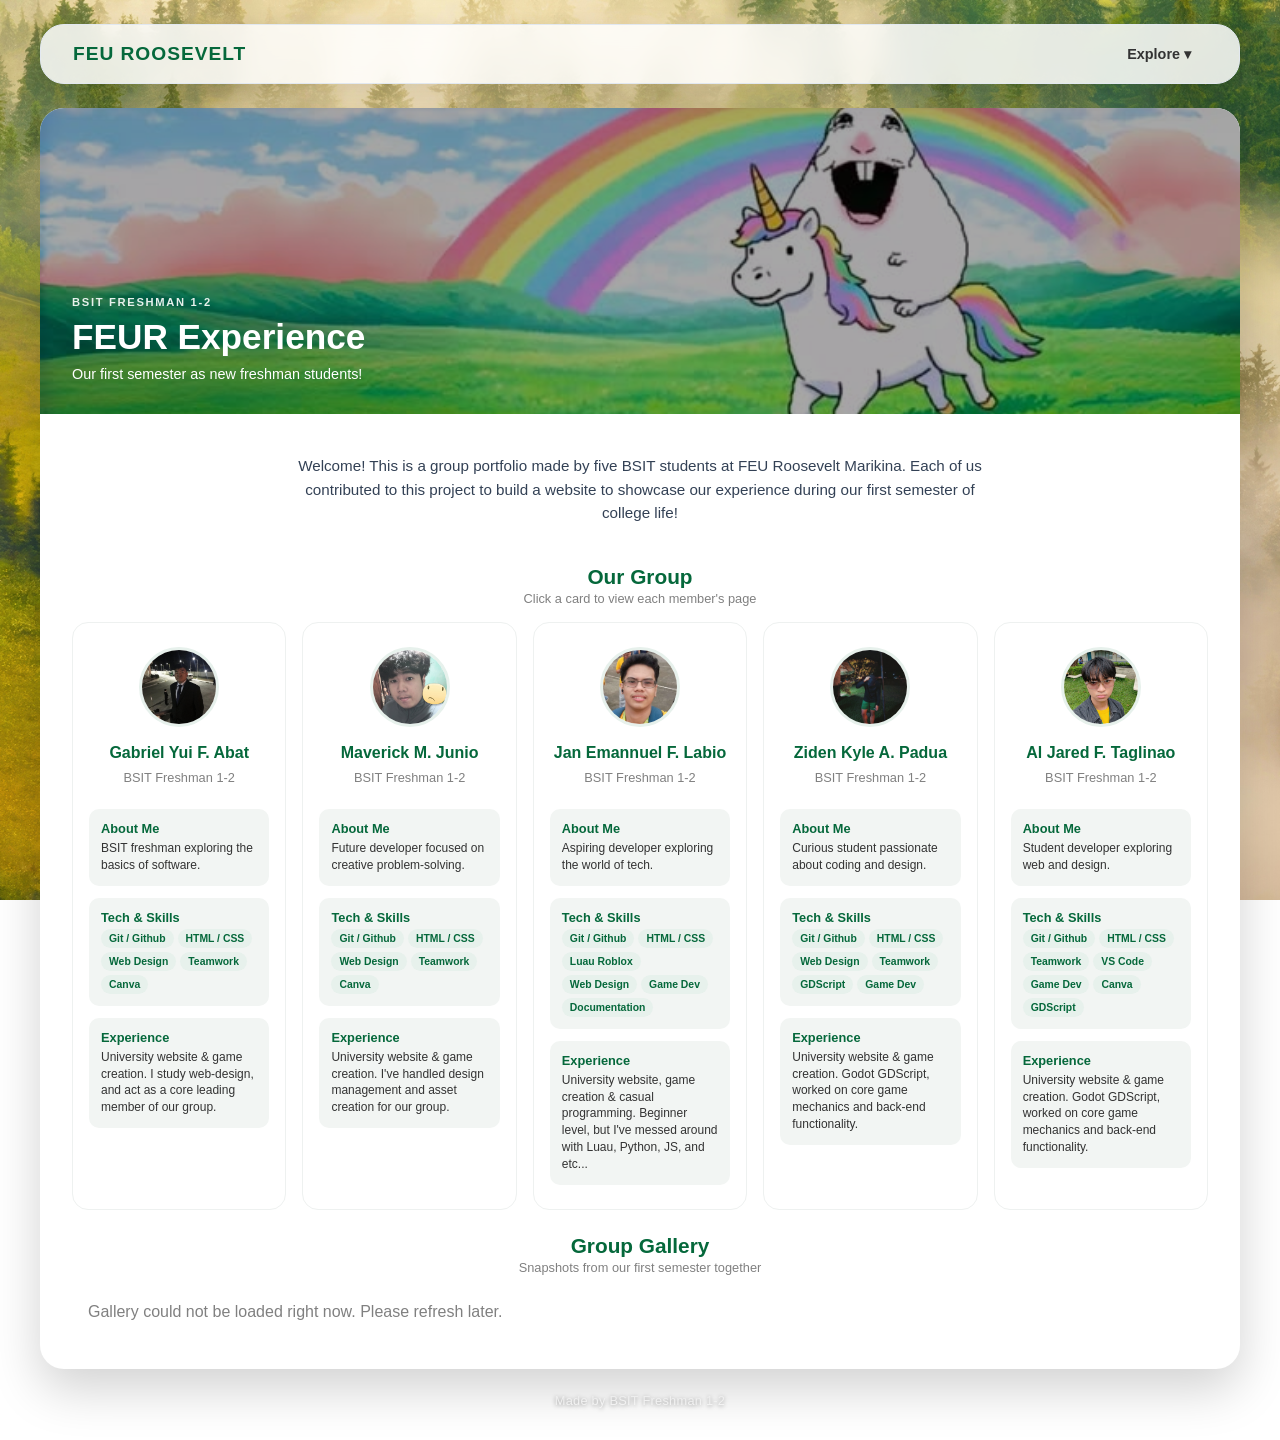
==== commit e514353a: "Gallery, added lightbox effect" ====
--- a/index.html
+++ b/index.html
@@ -190,6 +190,13 @@
 	</div>
 
 	<div id="site-footer"></div>
+
+	<!-- Lightbox Overlay -- yeah yeah -->
+	<div class="lightbox" id="lightbox">
+		<span class="lightbox-close">&times;</span>
+		<img class="lightbox-img" id="lightbox-img" alt="Expanded image">
+	</div>
+
 	<script src="nav/js/inject.js"></script>
 	<script src="gallery/fetch-gallery.js"></script>
 </body>
--- a/style.css
+++ b/style.css
@@ -118,7 +118,7 @@
 	flex-wrap: wrap;
 	gap: 1rem;
 	margin-top: 1rem;
-	align-items: stretch; /* Ensures all cards in a row are the same height */
+	align-items: stretch;
 }
 
 .member-card {
@@ -132,7 +132,6 @@
 	background: white;
 	border: 1px solid #eef1f0;
 	border-radius: 16px;
-	/* removed text-decoration and color: inherit since it's a div now */
 	transition: transform 0.2s ease, border-color 0.2s ease, box-shadow 0.2s ease;
 }
 
@@ -245,4 +244,43 @@
 }
 .gallery-item:hover img {
 	transform: scale(1.05);
+}
+
+/* Lightbox goes here*/
+.lightbox {
+	display: none;
+	position: fixed;
+	top: 0;
+	left: 0;
+	width: 100%;
+	height: 100%;
+	background-color: rgba(0, 0, 0, 0.85);
+	z-index: 1000;
+	justify-content: center;
+	align-items: center;
+	padding: 2rem;
+	cursor: pointer;
+}
+
+.lightbox.active {
+	display: flex;
+}
+
+.lightbox-img {
+	max-width: 90%;
+	max-height: 90vh;
+	border-radius: 8px;
+	box-shadow: 0 10px 30px rgba(0, 0, 0, 0.5);
+	object-fit: contain;
+}
+
+.lightbox-close {
+	position: absolute;
+	top: 1.5rem;
+	right: 2rem;
+	color: white;
+	font-size: 3rem;
+	font-weight: bold;
+	line-height: 1;
+	cursor: pointer;
 }
--- a/nav/css/nav.css
+++ b/nav/css/nav.css
@@ -108,4 +108,20 @@
 	background-color: #f4f6f8;
 	color: #05683b;
 	padding-left: 24px;
+}
+
+/* Footer */
+.site-footer {
+	max-width: 1200px;
+	margin: 1.5rem auto 0;
+	padding: 0 1rem;
+	text-align: center;
+}
+
+.site-footer p {
+	font-size: 0.8rem;
+	color: #FFFFFF;
+	text-shadow: 0 1px 4px rgba(0, 0, 0, 0.4); 
+	font-weight: 500;
+	letter-spacing: 0.02em;
 }
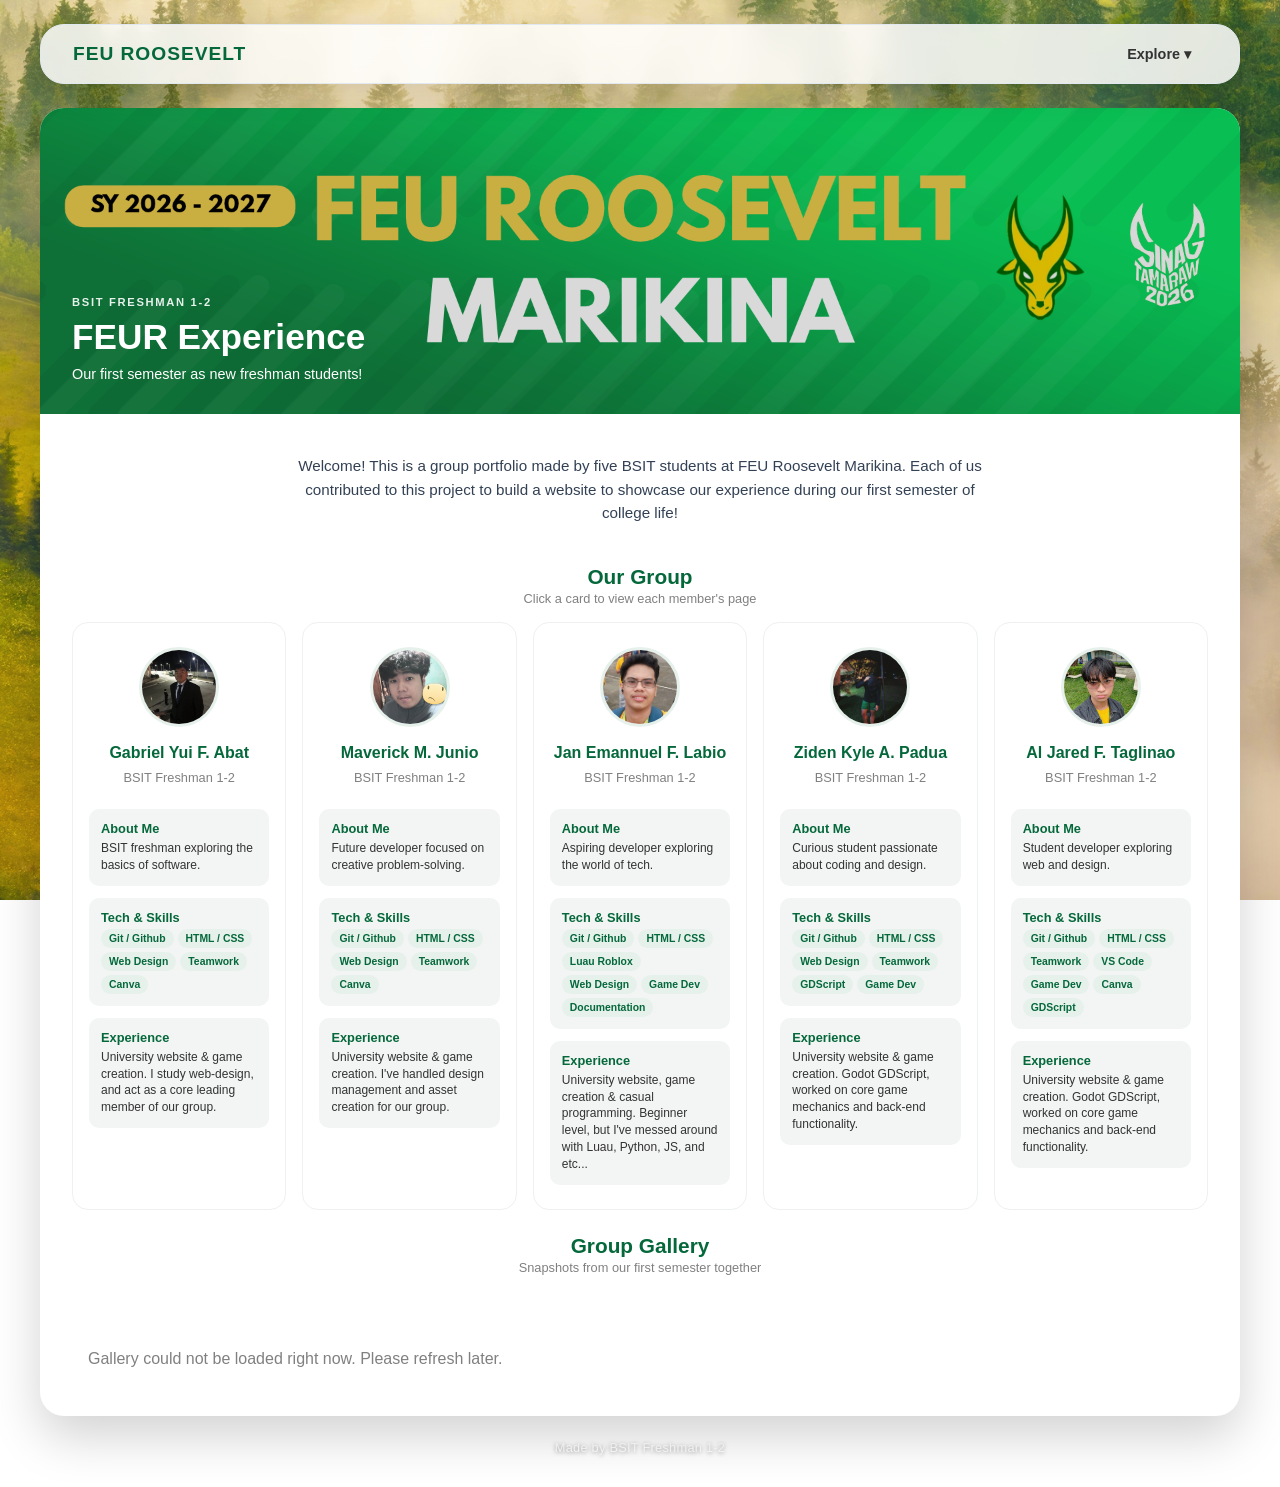
==== commit 12243418: "Sections" ====
--- a/index.html
+++ b/index.html
@@ -181,9 +181,8 @@
 					<p class="section-subtitle">Snapshots from our first semester together</p>
 				</div>
 
-				<div class="gallery">
-					<!-- Empty container - images will be loaded here by fetch-gallery.js -->
-				</div>
+				<nav class="category-nav" id="category-nav"></nav>
+				<div id="categories"></div>
 
 			</div>
 		</div>
--- a/style.css
+++ b/style.css
@@ -43,7 +43,7 @@
 .landing-header-bg {
 	position: absolute;
 	inset: 0;
-	background-image: url('assets/backgrounds/landing-page.jpg');
+	background-image: url('assets/backgrounds/landing-page.png');
 	background-size: cover;
 	background-position: center;
 	background-repeat: no-repeat;
@@ -52,7 +52,7 @@
 .landing-header-overlay {
 	position: absolute;
 	inset: 0;
-	background: rgba(0, 0, 0, 0.35);
+	background: rgba(0, 0, 0, 0.15);
 	z-index: 1;
 }
 .landing-header-content {
@@ -283,4 +283,52 @@
 	font-weight: bold;
 	line-height: 1;
 	cursor: pointer;
+}
+
+.category-nav {
+	display: flex; flex-wrap: wrap; justify-content: center; gap: .5rem;
+	margin: 1rem 0 1.5rem;
+	position: sticky; top: 0; z-index: 10;
+	padding: .6rem 0; background: rgba(255,255,255,.92); backdrop-filter: blur(6px);
+}
+.category-nav button {
+	font: inherit; font-size: .8rem; font-weight: 600;
+	padding: .45rem .9rem; border-radius: 999px; cursor: pointer;
+	border: 1px solid #e7f1ec; background: #f2f5f3; color: #05683b;
+	transition: background .2s, color .2s, border-color .2s;
+}
+.category-nav button:hover { border-color: #05683b; }
+.category-nav button.active { background: #05683b; color: #fff; border-color: #05683b; }
+.category-nav button small { font-weight: 400; opacity: .7; margin-left: .25rem; }
+
+.category {
+	background: #f7faf8; border: 1px solid #eef1f0; border-radius: 18px;
+	padding: 1rem 1.1rem 1.1rem; margin-bottom: 1.25rem;
+	scroll-margin-top: 4rem;
+}
+.category[hidden] { display: none; }
+.category-head { display: flex; align-items: center; gap: .75rem; margin-bottom: .75rem; }
+.category-icon {
+	width: 2.4rem; height: 2.4rem; border-radius: 10px; flex: none;
+	background: #e7f1ec; color: #05683b; display: grid; place-items: center; font-size: 1.1rem;
+}
+.category-head h3 { font-size: 1.05rem; color: #05683b; line-height: 1.2; }
+.category-head p { font-size: .75rem; color: #808080; }
+.category-toggle {
+	margin-left: auto; font: inherit; font-size: .75rem; font-weight: 600; cursor: pointer;
+	background: none; border: 1px solid #05683b; color: #05683b; border-radius: 999px; padding: .3rem .8rem;
+}
+.category-toggle:hover { background: #05683b; color: #fff; }
+
+.gallery { display: grid; grid-template-columns: repeat(auto-fill, minmax(200px, 1fr)); gap: .75rem; }
+.gallery-item[hidden] { display: none; }
+
+.lightbox {
+	flex-direction: column;
+	gap: 0.75rem;
+}
+.lightbox-caption {
+	color: white;
+	font-size: 0.85rem;
+	text-align: center;
 }
